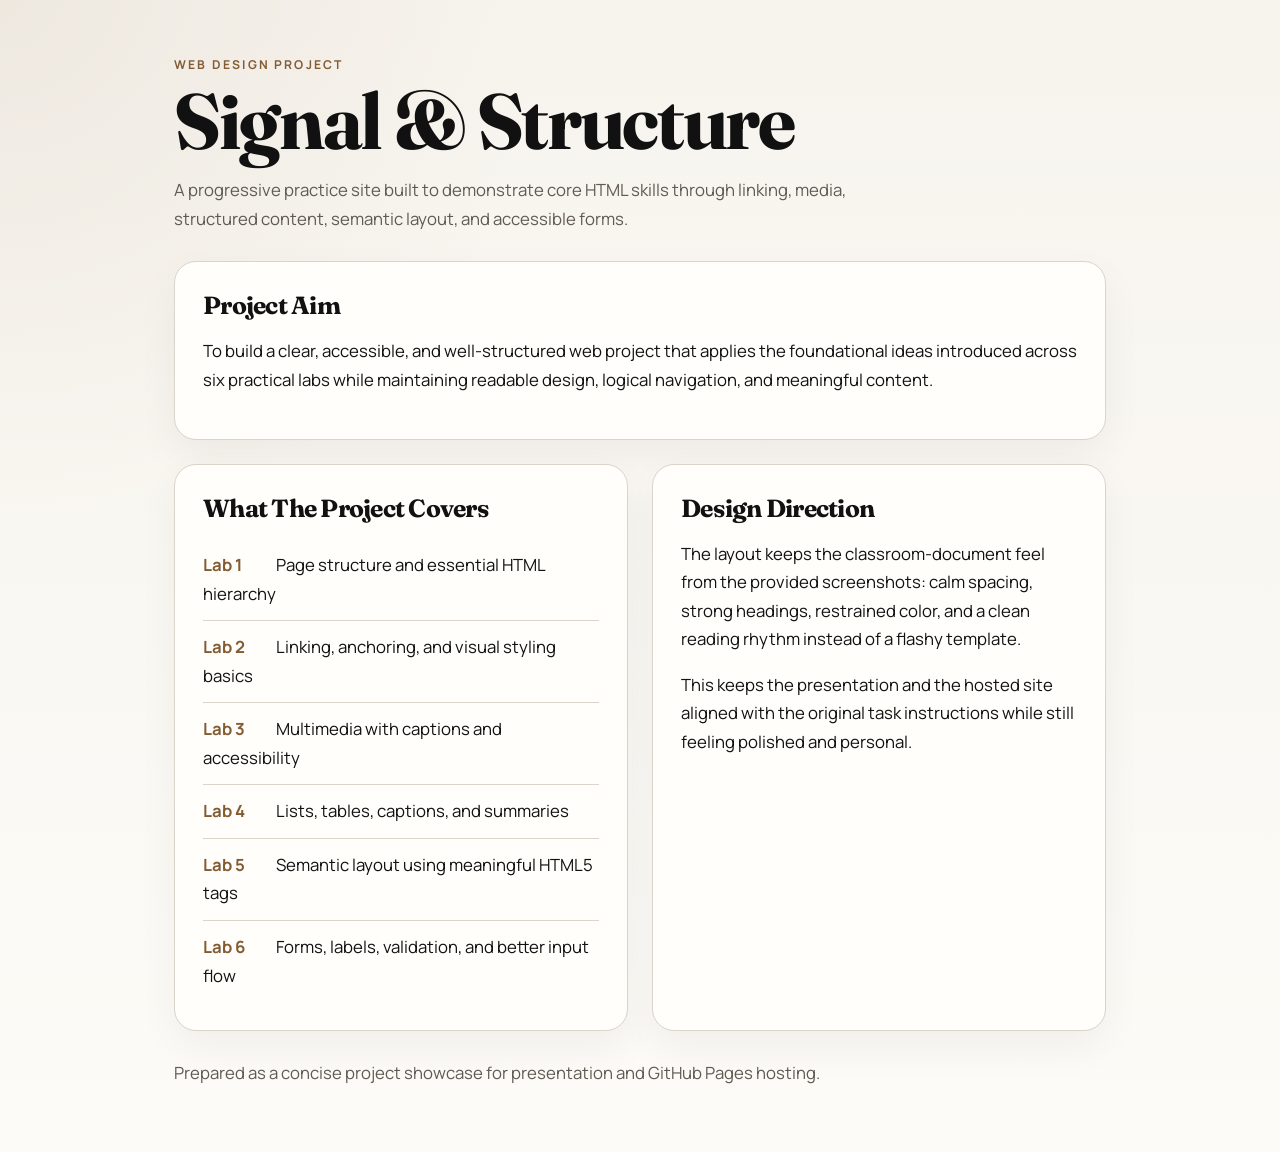
==== index.html @ 064eaf4a "Add project site and presentation" ====
<!DOCTYPE html>
<html lang="en">
<head>
  <meta charset="UTF-8" />
  <meta name="viewport" content="width=device-width, initial-scale=1.0" />
  <title>Signal &amp; Structure</title>
  <link rel="preconnect" href="https://fonts.googleapis.com" />
  <link rel="preconnect" href="https://fonts.gstatic.com" crossorigin />
  <link href="https://fonts.googleapis.com/css2?family=Fraunces:wght@600;700&family=Manrope:wght@400;500;700&display=swap" rel="stylesheet" />
  <link rel="stylesheet" href="styles.css" />
</head>
<body>
  <main class="page">
    <section class="hero">
      <p class="eyebrow">Web Design Project</p>
      <h1>Signal &amp; Structure</h1>
      <p class="lede">
        A progressive practice site built to demonstrate core HTML skills through linking,
        media, structured content, semantic layout, and accessible forms.
      </p>
    </section>

    <section class="aim card">
      <h2>Project Aim</h2>
      <p>
        To build a clear, accessible, and well-structured web project that applies the
        foundational ideas introduced across six practical labs while maintaining readable
        design, logical navigation, and meaningful content.
      </p>
    </section>

    <section class="overview">
      <div class="card">
        <h2>What The Project Covers</h2>
        <ul class="lab-list">
          <li><span>Lab 1</span> Page structure and essential HTML hierarchy</li>
          <li><span>Lab 2</span> Linking, anchoring, and visual styling basics</li>
          <li><span>Lab 3</span> Multimedia with captions and accessibility</li>
          <li><span>Lab 4</span> Lists, tables, captions, and summaries</li>
          <li><span>Lab 5</span> Semantic layout using meaningful HTML5 tags</li>
          <li><span>Lab 6</span> Forms, labels, validation, and better input flow</li>
        </ul>
      </div>

      <div class="card">
        <h2>Design Direction</h2>
        <p>
          The layout keeps the classroom-document feel from the provided screenshots:
          calm spacing, strong headings, restrained color, and a clean reading rhythm
          instead of a flashy template.
        </p>
        <p>
          This keeps the presentation and the hosted site aligned with the original task
          instructions while still feeling polished and personal.
        </p>
      </div>
    </section>

    <section class="footer-note">
      <p>Prepared as a concise project showcase for presentation and GitHub Pages hosting.</p>
    </section>
  </main>
</body>
</html>
---- styles.css ----
:root {
  --paper: #fcfbf7;
  --ink: #111111;
  --muted: #5f5a52;
  --line: #dad4ca;
  --accent: #835c34;
  --panel: #fffefb;
}

* {
  box-sizing: border-box;
}

body {
  margin: 0;
  background:
    radial-gradient(circle at top left, rgba(131, 92, 52, 0.08), transparent 32%),
    linear-gradient(180deg, #f7f4ee 0%, var(--paper) 100%);
  color: var(--ink);
  font-family: "Manrope", sans-serif;
}

.page {
  max-width: 980px;
  margin: 0 auto;
  padding: 48px 24px 64px;
}

.hero {
  padding: 8px 0 28px;
}

.eyebrow {
  margin: 0 0 10px;
  text-transform: uppercase;
  letter-spacing: 0.18em;
  font-size: 0.76rem;
  color: var(--accent);
  font-weight: 700;
}

h1,
h2 {
  font-family: "Fraunces", serif;
  font-weight: 700;
  letter-spacing: -0.03em;
}

h1 {
  margin: 0;
  font-size: clamp(2.7rem, 7vw, 4.9rem);
  line-height: 0.96;
}

h2 {
  margin: 0 0 16px;
  font-size: 1.55rem;
}

.lede,
.card p,
.lab-list li,
.footer-note p {
  font-size: 1.05rem;
  line-height: 1.7;
}

.lede {
  max-width: 720px;
  margin: 18px 0 0;
  color: var(--muted);
}

.card {
  background: var(--panel);
  border: 1px solid var(--line);
  border-radius: 22px;
  padding: 28px;
  box-shadow: 0 16px 40px rgba(27, 24, 18, 0.05);
}

.aim {
  margin-bottom: 24px;
}

.overview {
  display: grid;
  grid-template-columns: repeat(2, minmax(0, 1fr));
  gap: 24px;
}

.lab-list {
  list-style: none;
  margin: 0;
  padding: 0;
}

.lab-list li {
  padding: 12px 0;
  border-bottom: 1px solid var(--line);
}

.lab-list li:last-child {
  border-bottom: 0;
}

.lab-list span {
  display: inline-block;
  min-width: 70px;
  font-weight: 700;
  color: var(--accent);
}

.footer-note {
  padding-top: 28px;
}

.footer-note p {
  margin: 0;
  color: var(--muted);
}

@media (max-width: 780px) {
  .overview {
    grid-template-columns: 1fr;
  }

  .page {
    padding: 36px 18px 52px;
  }

  .card {
    padding: 22px;
  }
}
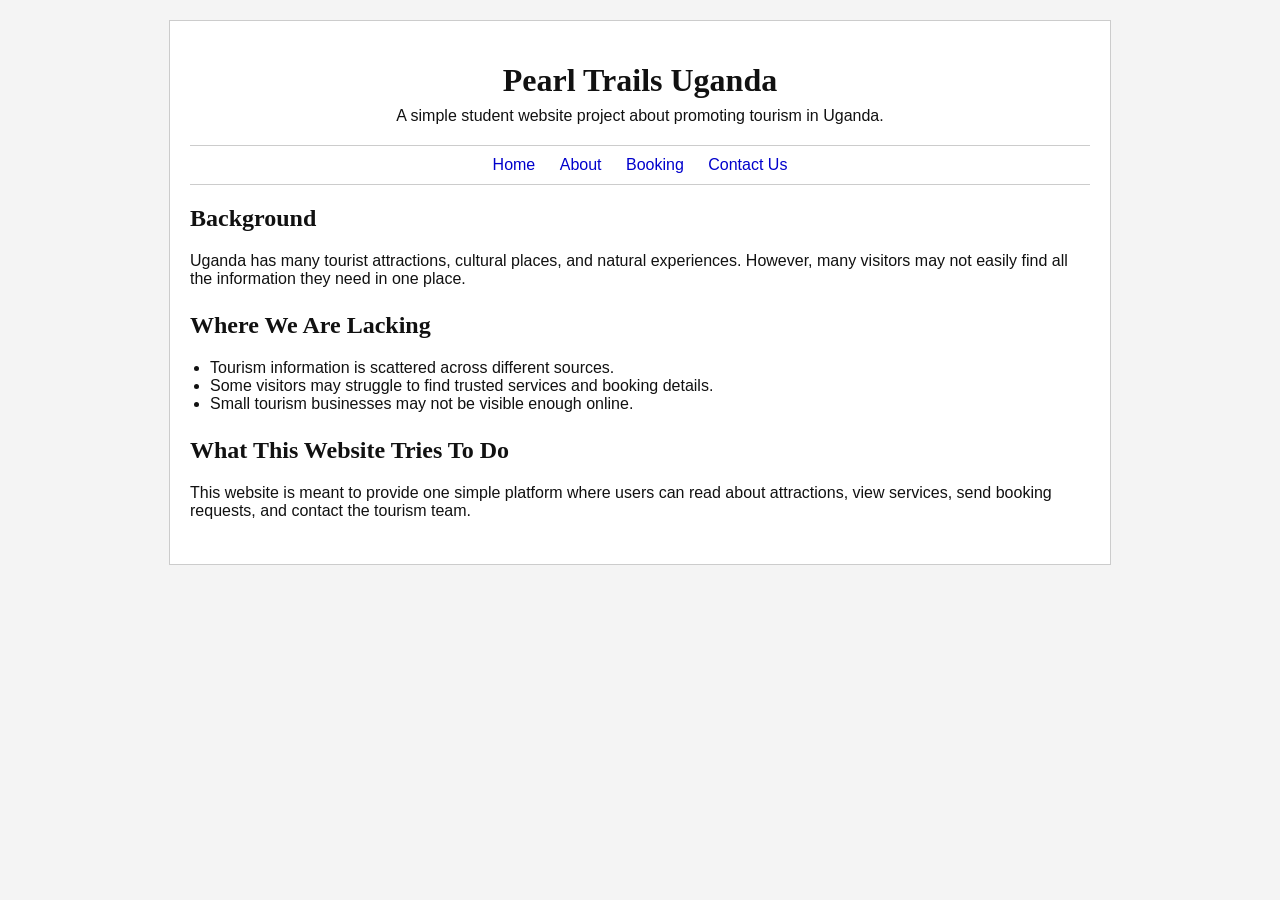
==== commit 7d9b9b5c: "Simplify tourism site and basic presentation" ====
--- a/index.html
+++ b/index.html
@@ -3,62 +3,49 @@
 <head>
   <meta charset="UTF-8" />
   <meta name="viewport" content="width=device-width, initial-scale=1.0" />
-  <title>Signal &amp; Structure</title>
-  <link rel="preconnect" href="https://fonts.googleapis.com" />
-  <link rel="preconnect" href="https://fonts.gstatic.com" crossorigin />
-  <link href="https://fonts.googleapis.com/css2?family=Fraunces:wght@600;700&family=Manrope:wght@400;500;700&display=swap" rel="stylesheet" />
+  <title>Pearl Trails Uganda</title>
   <link rel="stylesheet" href="styles.css" />
 </head>
 <body>
-  <main class="page">
-    <section class="hero">
-      <p class="eyebrow">Web Design Project</p>
-      <h1>Signal &amp; Structure</h1>
-      <p class="lede">
-        A progressive practice site built to demonstrate core HTML skills through linking,
-        media, structured content, semantic layout, and accessible forms.
-      </p>
-    </section>
+  <div class="page">
+    <header>
+      <h1>Pearl Trails Uganda</h1>
+      <p class="subtitle">A simple student website project about promoting tourism in Uganda.</p>
+    </header>
 
-    <section class="aim card">
-      <h2>Project Aim</h2>
-      <p>
-        To build a clear, accessible, and well-structured web project that applies the
-        foundational ideas introduced across six practical labs while maintaining readable
-        design, logical navigation, and meaningful content.
-      </p>
-    </section>
+    <nav>
+      <a href="index.html">Home</a>
+      <a href="about.html">About</a>
+      <a href="booking.html">Booking</a>
+      <a href="contact.html">Contact Us</a>
+    </nav>
 
-    <section class="overview">
-      <div class="card">
-        <h2>What The Project Covers</h2>
-        <ul class="lab-list">
-          <li><span>Lab 1</span> Page structure and essential HTML hierarchy</li>
-          <li><span>Lab 2</span> Linking, anchoring, and visual styling basics</li>
-          <li><span>Lab 3</span> Multimedia with captions and accessibility</li>
-          <li><span>Lab 4</span> Lists, tables, captions, and summaries</li>
-          <li><span>Lab 5</span> Semantic layout using meaningful HTML5 tags</li>
-          <li><span>Lab 6</span> Forms, labels, validation, and better input flow</li>
+    <main>
+      <section>
+        <h2>Background</h2>
+        <p>
+          Uganda has many tourist attractions, cultural places, and natural experiences.
+          However, many visitors may not easily find all the information they need in one place.
+        </p>
+      </section>
+
+      <section>
+        <h2>Where We Are Lacking</h2>
+        <ul>
+          <li>Tourism information is scattered across different sources.</li>
+          <li>Some visitors may struggle to find trusted services and booking details.</li>
+          <li>Small tourism businesses may not be visible enough online.</li>
         </ul>
-      </div>
+      </section>
 
-      <div class="card">
-        <h2>Design Direction</h2>
+      <section>
+        <h2>What This Website Tries To Do</h2>
         <p>
-          The layout keeps the classroom-document feel from the provided screenshots:
-          calm spacing, strong headings, restrained color, and a clean reading rhythm
-          instead of a flashy template.
+          This website is meant to provide one simple platform where users can read about
+          attractions, view services, send booking requests, and contact the tourism team.
         </p>
-        <p>
-          This keeps the presentation and the hosted site aligned with the original task
-          instructions while still feeling polished and personal.
-        </p>
-      </div>
-    </section>
-
-    <section class="footer-note">
-      <p>Prepared as a concise project showcase for presentation and GitHub Pages hosting.</p>
-    </section>
-  </main>
+      </section>
+    </main>
+  </div>
 </body>
 </html>
--- a/styles.css
+++ b/styles.css
@@ -1,135 +1,71 @@
-:root {
-  --paper: #fcfbf7;
-  --ink: #111111;
-  --muted: #5f5a52;
-  --line: #dad4ca;
-  --accent: #835c34;
-  --panel: #fffefb;
-}
-
-* {
-  box-sizing: border-box;
-}
-
 body {
   margin: 0;
-  background:
-    radial-gradient(circle at top left, rgba(131, 92, 52, 0.08), transparent 32%),
-    linear-gradient(180deg, #f7f4ee 0%, var(--paper) 100%);
-  color: var(--ink);
-  font-family: "Manrope", sans-serif;
+  font-family: Arial, sans-serif;
+  background-color: #f4f4f4;
+  color: #111111;
 }
 
 .page {
-  max-width: 980px;
-  margin: 0 auto;
-  padding: 48px 24px 64px;
+  width: 85%;
+  max-width: 900px;
+  margin: 20px auto;
+  background-color: #ffffff;
+  padding: 20px;
+  border: 1px solid #cccccc;
 }
 
-.hero {
-  padding: 8px 0 28px;
-}
-
-.eyebrow {
-  margin: 0 0 10px;
-  text-transform: uppercase;
-  letter-spacing: 0.18em;
-  font-size: 0.76rem;
-  color: var(--accent);
-  font-weight: 700;
-}
-
-h1,
-h2 {
-  font-family: "Fraunces", serif;
-  font-weight: 700;
-  letter-spacing: -0.03em;
+header {
+  text-align: center;
+  margin-bottom: 20px;
 }
 
 h1 {
-  margin: 0;
-  font-size: clamp(2.7rem, 7vw, 4.9rem);
-  line-height: 0.96;
+  margin-bottom: 8px;
+  font-family: "Times New Roman", serif;
 }
 
 h2 {
-  margin: 0 0 16px;
-  font-size: 1.55rem;
+  font-family: "Times New Roman", serif;
 }
 
-.lede,
-.card p,
-.lab-list li,
-.footer-note p {
-  font-size: 1.05rem;
-  line-height: 1.7;
+.subtitle {
+  margin: 0;
 }
 
-.lede {
-  max-width: 720px;
-  margin: 18px 0 0;
-  color: var(--muted);
+nav {
+  margin-bottom: 20px;
+  padding: 10px 0;
+  border-top: 1px solid #cccccc;
+  border-bottom: 1px solid #cccccc;
+  text-align: center;
 }
 
-.card {
-  background: var(--panel);
-  border: 1px solid var(--line);
-  border-radius: 22px;
-  padding: 28px;
-  box-shadow: 0 16px 40px rgba(27, 24, 18, 0.05);
+nav a {
+  margin: 0 10px;
+  color: #0000cc;
+  text-decoration: none;
 }
 
-.aim {
+nav a:hover {
+  text-decoration: underline;
+}
+
+section {
   margin-bottom: 24px;
 }
 
-.overview {
-  display: grid;
-  grid-template-columns: repeat(2, minmax(0, 1fr));
-  gap: 24px;
+ul {
+  padding-left: 20px;
 }
 
-.lab-list {
-  list-style: none;
-  margin: 0;
-  padding: 0;
-}
-
-.lab-list li {
-  padding: 12px 0;
-  border-bottom: 1px solid var(--line);
-}
-
-.lab-list li:last-child {
-  border-bottom: 0;
-}
-
-.lab-list span {
-  display: inline-block;
-  min-width: 70px;
-  font-weight: 700;
-  color: var(--accent);
-}
-
-.footer-note {
-  padding-top: 28px;
-}
-
-.footer-note p {
-  margin: 0;
-  color: var(--muted);
-}
-
-@media (max-width: 780px) {
-  .overview {
-    grid-template-columns: 1fr;
+@media (max-width: 700px) {
+  .page {
+    width: 94%;
+    padding: 15px;
   }
 
-  .page {
-    padding: 36px 18px 52px;
-  }
-
-  .card {
-    padding: 22px;
+  nav a {
+    display: inline-block;
+    margin: 6px 8px;
   }
 }
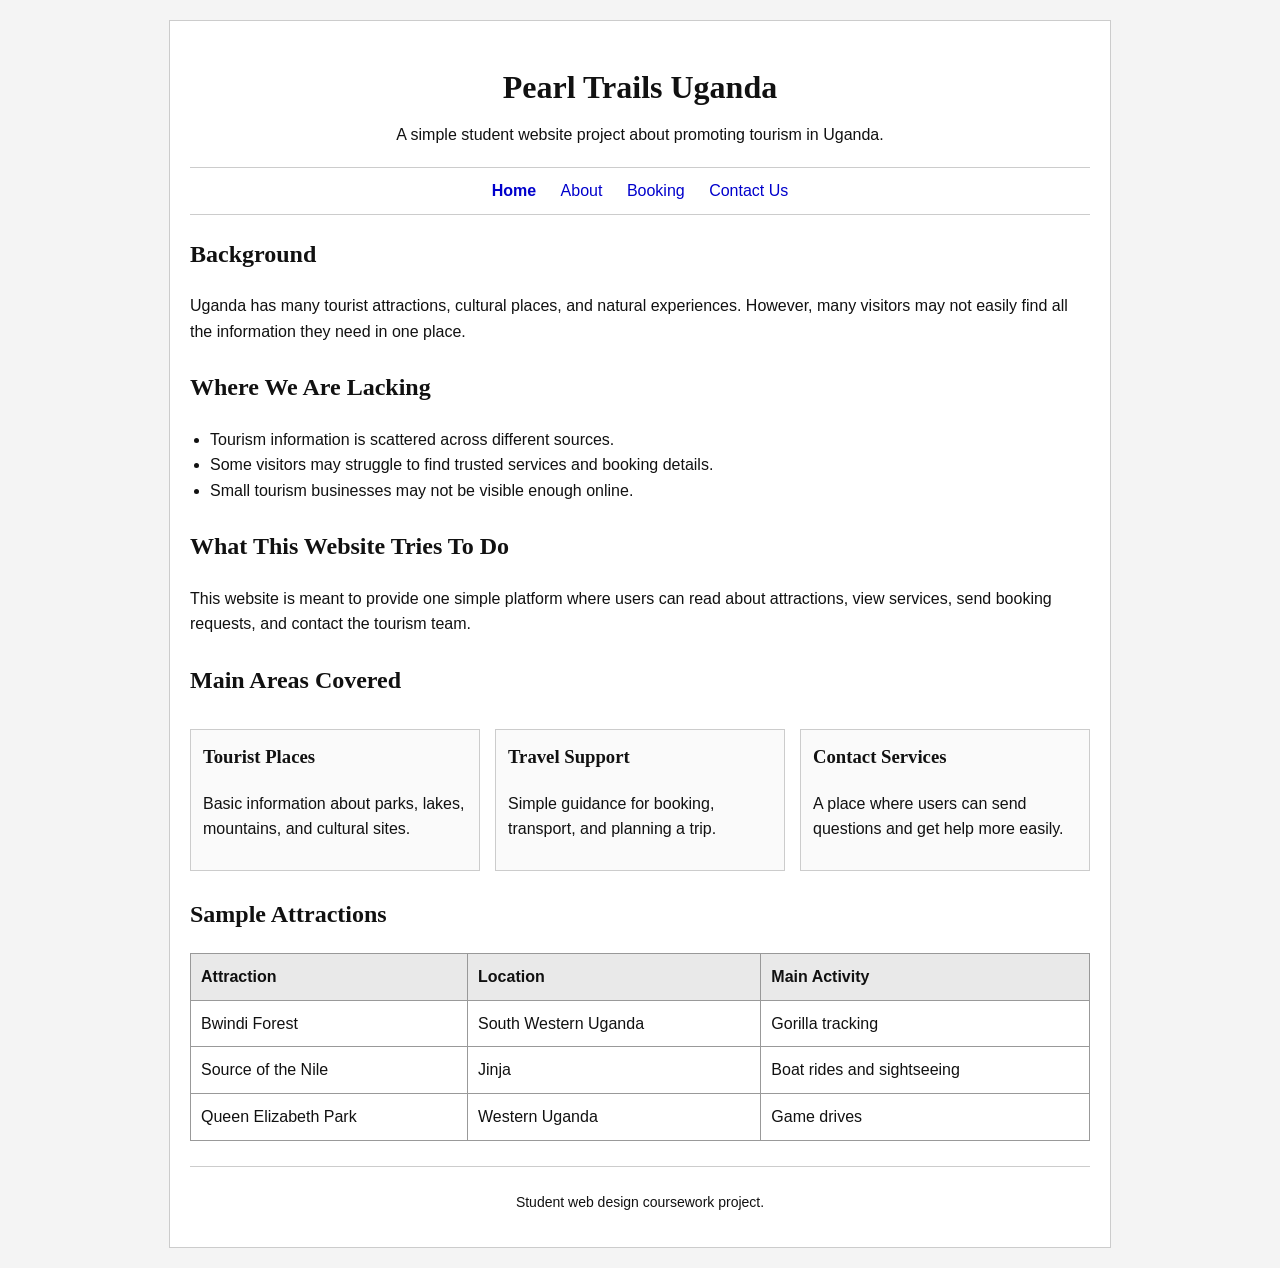
==== commit ee930622: "Improve website code structure" ====
--- a/index.html
+++ b/index.html
@@ -8,20 +8,20 @@
 </head>
 <body>
   <div class="page">
-    <header>
+    <header class="site-header">
       <h1>Pearl Trails Uganda</h1>
       <p class="subtitle">A simple student website project about promoting tourism in Uganda.</p>
     </header>
 
-    <nav>
-      <a href="index.html">Home</a>
+    <nav class="site-nav">
+      <a class="active" href="index.html">Home</a>
       <a href="about.html">About</a>
       <a href="booking.html">Booking</a>
       <a href="contact.html">Contact Us</a>
     </nav>
 
     <main>
-      <section>
+      <section class="intro-box">
         <h2>Background</h2>
         <p>
           Uganda has many tourist attractions, cultural places, and natural experiences.
@@ -45,7 +45,59 @@
           attractions, view services, send booking requests, and contact the tourism team.
         </p>
       </section>
+
+      <section>
+        <h2>Main Areas Covered</h2>
+        <div class="card-grid">
+          <article class="card">
+            <h3>Tourist Places</h3>
+            <p>Basic information about parks, lakes, mountains, and cultural sites.</p>
+          </article>
+          <article class="card">
+            <h3>Travel Support</h3>
+            <p>Simple guidance for booking, transport, and planning a trip.</p>
+          </article>
+          <article class="card">
+            <h3>Contact Services</h3>
+            <p>A place where users can send questions and get help more easily.</p>
+          </article>
+        </div>
+      </section>
+
+      <section>
+        <h2>Sample Attractions</h2>
+        <table>
+          <thead>
+            <tr>
+              <th>Attraction</th>
+              <th>Location</th>
+              <th>Main Activity</th>
+            </tr>
+          </thead>
+          <tbody>
+            <tr>
+              <td>Bwindi Forest</td>
+              <td>South Western Uganda</td>
+              <td>Gorilla tracking</td>
+            </tr>
+            <tr>
+              <td>Source of the Nile</td>
+              <td>Jinja</td>
+              <td>Boat rides and sightseeing</td>
+            </tr>
+            <tr>
+              <td>Queen Elizabeth Park</td>
+              <td>Western Uganda</td>
+              <td>Game drives</td>
+            </tr>
+          </tbody>
+        </table>
+      </section>
     </main>
+
+    <footer class="site-footer">
+      <p>Student web design coursework project.</p>
+    </footer>
   </div>
 </body>
 </html>
--- a/styles.css
+++ b/styles.css
@@ -3,6 +3,7 @@
   font-family: Arial, sans-serif;
   background-color: #f4f4f4;
   color: #111111;
+  line-height: 1.6;
 }
 
 .page {
@@ -14,7 +15,7 @@
   border: 1px solid #cccccc;
 }
 
-header {
+.site-header {
   text-align: center;
   margin-bottom: 20px;
 }
@@ -32,7 +33,7 @@
   margin: 0;
 }
 
-nav {
+.site-nav {
   margin-bottom: 20px;
   padding: 10px 0;
   border-top: 1px solid #cccccc;
@@ -40,14 +41,18 @@
   text-align: center;
 }
 
-nav a {
+.site-nav a {
   margin: 0 10px;
   color: #0000cc;
   text-decoration: none;
 }
 
-nav a:hover {
+.site-nav a:hover {
   text-decoration: underline;
+}
+
+.site-nav a.active {
+  font-weight: bold;
 }
 
 section {
@@ -58,14 +63,101 @@
   padding-left: 20px;
 }
 
+ol {
+  padding-left: 20px;
+}
+
+.intro-box,
+.card,
+table,
+.basic-form {
+  margin-top: 10px;
+}
+
+.card-grid {
+  display: grid;
+  grid-template-columns: repeat(3, 1fr);
+  gap: 15px;
+}
+
+.card {
+  border: 1px solid #cccccc;
+  padding: 12px;
+  background-color: #fafafa;
+}
+
+.card h3 {
+  margin-top: 0;
+  font-family: "Times New Roman", serif;
+}
+
+table {
+  width: 100%;
+  border-collapse: collapse;
+}
+
+th,
+td {
+  border: 1px solid #999999;
+  padding: 10px;
+  text-align: left;
+}
+
+th {
+  background-color: #e9e9e9;
+}
+
+.basic-form {
+  border: 1px solid #cccccc;
+  padding: 15px;
+  background-color: #fafafa;
+}
+
+.basic-form label {
+  display: block;
+  margin-top: 10px;
+  margin-bottom: 4px;
+  font-weight: bold;
+}
+
+.basic-form input,
+.basic-form select,
+.basic-form textarea {
+  width: 100%;
+  padding: 8px;
+  border: 1px solid #aaaaaa;
+  font-family: Arial, sans-serif;
+  font-size: 15px;
+}
+
+.basic-form button {
+  margin-top: 14px;
+  padding: 10px 16px;
+  border: 1px solid #666666;
+  background-color: #e6e6e6;
+  cursor: pointer;
+}
+
+.site-footer {
+  margin-top: 25px;
+  padding-top: 10px;
+  border-top: 1px solid #cccccc;
+  text-align: center;
+  font-size: 14px;
+}
+
 @media (max-width: 700px) {
   .page {
     width: 94%;
     padding: 15px;
   }
 
-  nav a {
+  .site-nav a {
     display: inline-block;
     margin: 6px 8px;
   }
+
+  .card-grid {
+    grid-template-columns: 1fr;
+  }
 }
